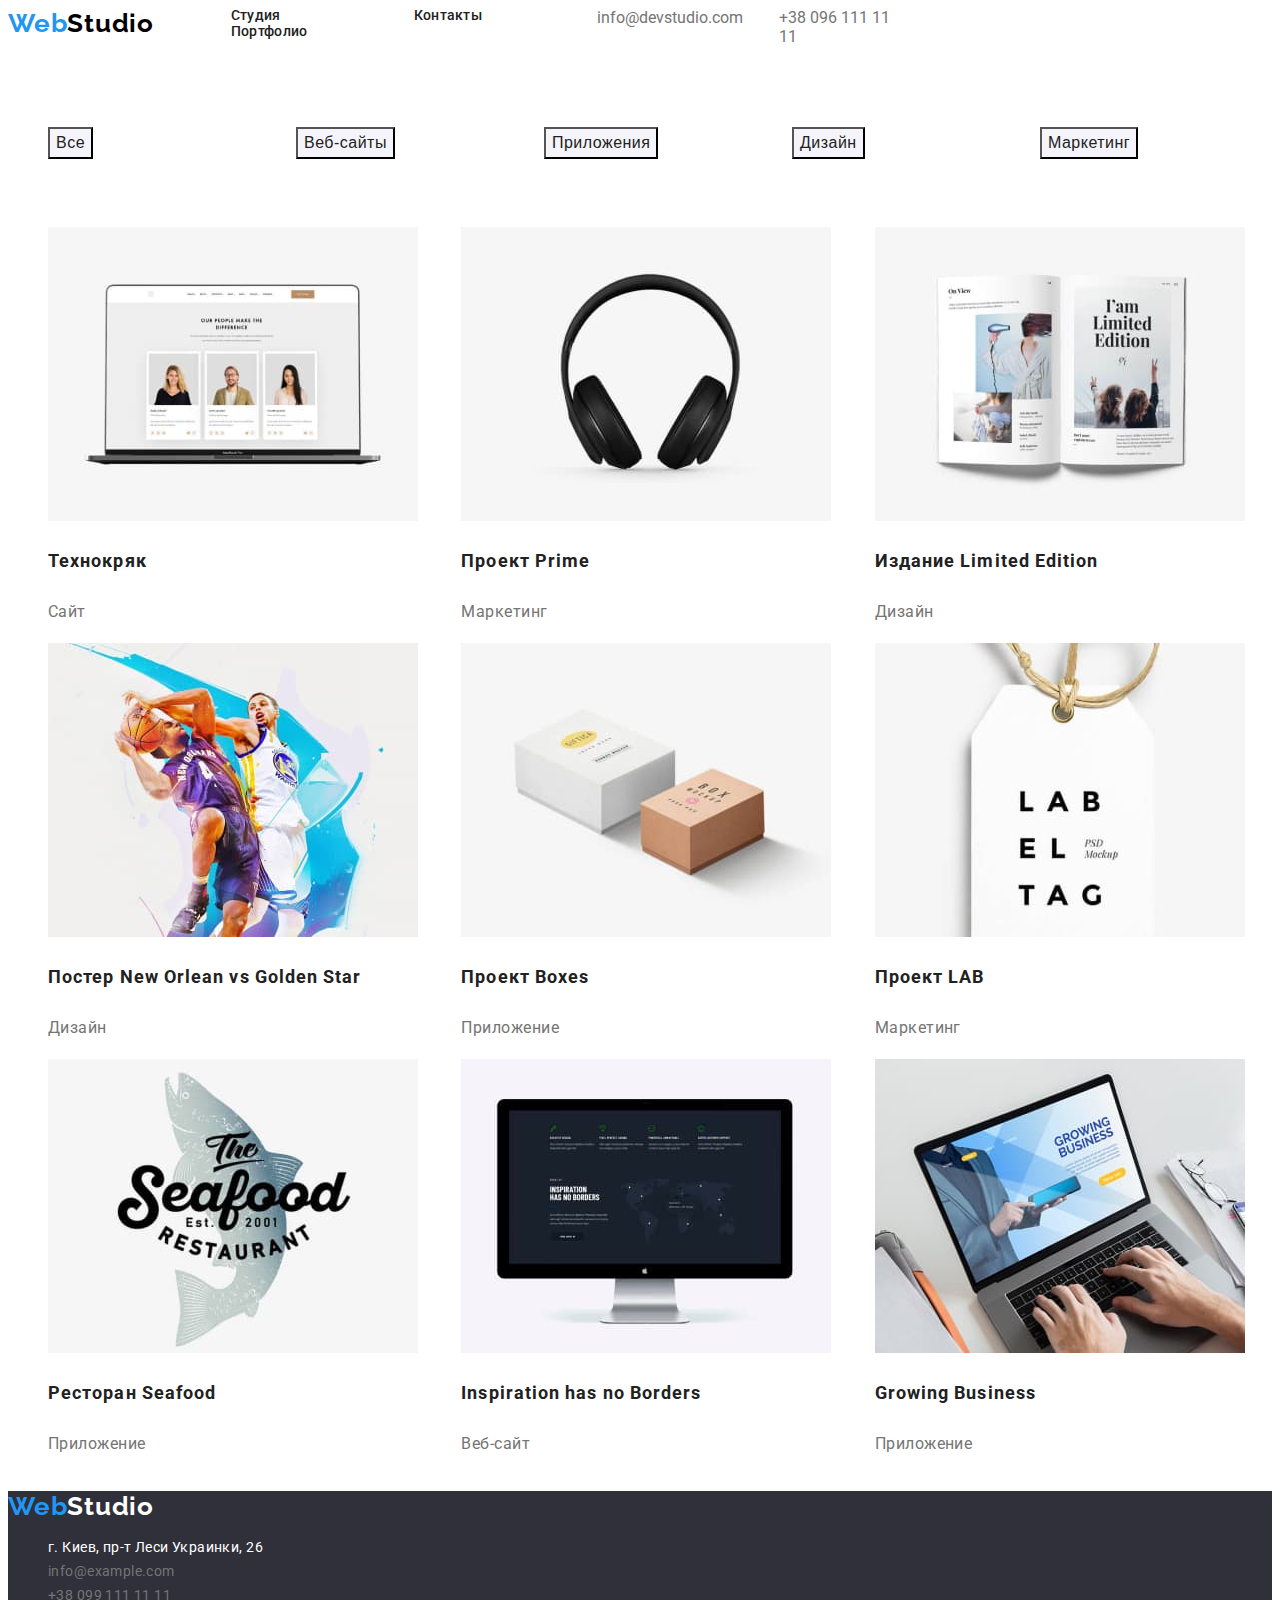
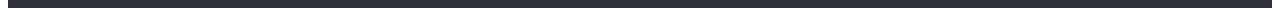
==== portfolio.html @ 1037e87e "summary" ====
<!DOCTYPE html>
<html lang="ru">
  <head>
    <meta charset="UTF-8" />
    <meta http-equiv="X-UA-Compatible" content="IE=edge" />
    <meta name="viewport" content="width=device-width, initial-scale=1.0" />
    <title>WebStudio</title>
    <link rel="preconnect" href="https://fonts.googleapis.com" />
    <link rel="preconnect" href="https://fonts.gstatic.com" crossorigin />
    <link
      href="https://fonts.googleapis.com/css2?family=Raleway:wght@700&family=Roboto:wght@400;500;700;900&display=swap"
      rel="stylesheet"
    />
    <link rel="stylesheet" href="./css/styles.css" />
  </head>
    <header class="header">
      <nav class="header-nav">
        <a class="logo link" href="./index.html"
          >Web<span class="dark-logo">Studio</span></a
        >
        <ul class="menu list">
          <li class="menu-item">
            <a class="menu-link link" href="./index.html">Студия</a>
          </li>
          <li class="menu-item">
            <a class="menu-link link" href="./portfolio.html">Портфолио</a>
          </li>
          <li class="menu-item">
            <a class="menu-link link" href="#">Контакты</a>
          </li>
        </ul>
      </nav>
      <ul class="contact list">
        <li class="contact-item">
          <a class="contact-link link" href="mailto:info@devstudio.com"
            >info@devstudio.com</a
          >
        </li>
        <li class="contact-item">
          <a class="contact-link link" href="tel:0961111111"
            >+38 096 111 11 11</a
          >
        </li>
      </ul>
    </header>
<main>
  <section class="menu-section">
    <div>
      <h1 class="portfolio">Наши роботы</h1>
      <ul class=" menu-nav list">
        <li ><button type="button" class="button">Все</button></li>
        <li ><button type="button" class="button">Веб-сайты</button></li>
        <li ><button type="button" class="button">Приложения</button></li>
        <li><button type="button" class="button">Дизайн</button></li>
        <li><button type="button" class="button">Маркетинг</button></li>
      </ul>
    </div>
  </section>
  <section class="our-projects">
    <div>
      <h2 class="our-projects">Наши проекты</h2>
      <ul class=" projects list">
      <li> <a class="link" href="#">
                <img src="images/projects/project1.jpg" alt="project1" width="370" height="294" />
                <h3 class="project-name">Технокряк</h3>
                <p class="project-type">Сайт</p>
      </a>
      </li>
      <li> <a class="link" href="#">
        <img src="images/projects/project2.jpg" 
        alt="project2" 
        width="370" 
        height="294"
         />
      <h3 class="project-name">Постер <span lang="en">New Orlean vs Golden Star</span></h3>
      <p class="project-type">Дизайн</p>
      </a>
    </li>
      <li><a class="link" href="#">
        <img src="images/projects/project3.jpg" 
        alt="project1"
        width="370"
         height="294" />
      <h3 class="project-name">Ресторан <span lang="en">Seafood</span></h3>
      <p class="project-type">Приложение</p>
      </a>
    </li>
      <li><a class="link" href="#">
        <img src="images/projects/project4.jpg" 
        alt="project1" 
        width="370" 
        height="294" />
      <h3 class="project-name">Проект <span lang="en">Prime</span></h3>
      <p class="project-type">Маркетинг</p>
      </a>
    </li>
      <li> <a class="link" href="#">
        <img src="images/projects/project5.jpg" 
        alt="project1" 
        width="370"
         height="294" />
      <h3 class="project-name">Проект <span lang="en">Boxes</span></h3>
      <p class="project-type">Приложение</p>
      </a>
    </li>
      <li><a class="link" href="#">
        <img src="images/projects/project6.jpg" 
        alt="project1"
         width="370"
          height="294" />
      <h3 class="project-name"><span lang="en">Inspiration has no Borders</span></h3>
      <p class="project-type">Веб-сайт</p>
      </a>
    </li>
      <li><a class="link" href="#">
        <img src="images/projects/project7.jpg" 
        alt="project1"
         width="370" 
         height="294" />
      <h3 class="project-name">Издание <span lang="en">Limited Edition</span></h3>
      <p class="project-type">Дизайн</p>
      </a>
    </li>
      <li><a class="link" href="#">
        <img src="images/projects/project8.jpg" 
        alt="project1" 
        width="370"
         height="294" />
      <h3 class="project-name">Проект <span lang="en">LAB</span></h3>
      <p class="project-type">Маркетинг</p>
      </a>
    </li>
      <li><a class="link" href="#">
        <img src="images/projects/project9.jpg"
         alt="project1"
          width="370"
           height="294" />
      <h3 class="project-name"><span lang="en">Growing Business</span></h3>
      <p class="project-type">Приложение</p>
      </a>
    </li>
    </ul>
    </div>
  </section>
    </main>
    <footer class="footer">
      <a class="logo link" href="./index.html"
        >Web<span class="light-logo">Studio</span></a
      >
      <ul class="footer-list list">
        <li>
          <a
            class="contact-link adress link"
            href="https://bit.ly/3pXMvUd"
            target="_blank"
            rel="noopener noreferrer"
          >
            г. Киев, пр-т Леси Украинки, 26
          </a>
        </li>
        <li>
          <a class="contact-link link" href="mailto:info@example.com"
            >info@example.com</a
          >
        </li>
        <li>
          <a class="contact-link link" href="tel:0991111111"
            >+38 099 111 11 11</a
          >
        </li>
      </ul>
    </footer>
  </body>
</html>
---- css/styles.css ----
:root {
  --main-font: "Roboto", sans-serif;
  --logo-font: "Raleway", sans-serif;
  --nav-color: #212121;
  --text-color: #757575;
  --hover-color: #2196f3;
  --light-color: #fff;
  --background-color: #2f303a;
}
  
body {
  font-family: var(--main-font);
  font-style: normal;
}
.list {
  list-style: none;
}
.link {
  text-decoration: none;
}

.logo {
  font-family: var(--logo-font);
  font-weight: 700;
  font-size: 26px;
  line-height: 1.19;
  letter-spacing: 0.03em;
  color: var(--hover-color);
}
.dark-logo {
  color: #000;
}
.light-logo {
  color: var(--light-color);
}
.header {
  columns: 7;
}
.menu {
  font-weight: 500;
  font-size: 14px;
  line-height: 1.14;
  letter-spacing: 0.02em;
}
.menu-link {
  color: var(--nav-color);
}
.contact-link {
  color: var(--text-color);
}
.menu-link:hover,
.menu-link:focus,
.contact-link:hover,
.contact-link:focus {
  color: var(--hover-color);
}
.hero {
  background-color: var(--background-color);
}
.hero-title {
  font-weight: 900;
  font-size: 44px;
  line-height: 1.36;
  text-align: center;
  letter-spacing: 0.06em;
  text-transform: uppercase;
  color: var(--light-color);
}
.hero-btn {
  font-weight: 700;
  font-size: 16px;
  line-height: 1.87;
  color: var(--light-color);
  background-color: var(--hover-color);
  text-transform: none;
  cursor: pointer;
}
.features {
  color: var(--text-color);
  columns: 4;
  font-weight: 400;
  font-size: 14px;
  line-height: 1.71;
  letter-spacing: 0.03em;
}
.our-features {
  color: var(--nav-color);
  font-weight: 700;
  font-size: 14px;
  line-height: 1.14;
  letter-spacing: 0.03em;
  text-transform: uppercase;
}
.mission,
.our-team {
  font-weight: 700;
  font-size: 36px;
  line-height: 1.16;
  text-align: center;
  letter-spacing: 0.03em;
  color: var(--nav-color);
}
.mission-list {
  columns: 3;
  text-align: center;
}
.team-list {
  columns: 4;
  text-align: center;
}
.team {
  font-weight: 500;
  font-size: 16px;
  line-height: 1.18;
  letter-spacing: 0.03em;
}
.team-person {
  color: var(--nav-color);
  text-align: center;
}
.person-work {
  color: var(--text-color);
  text-align: center;
}
.footer {
  background-color: var(--background-color);
}
.footer-list {
  font-size: 14px;
  line-height: 1.71;
  letter-spacing: 0.03em;
  color: rgba(255, 255, 255, 0.6);
}
.adress {
  color: var(--light-color);
}
/* styles for portfolio */
.menu-section {
}
.menu-nav {
  columns: 5;
}
.button {
  font-weight: 500;
  font-size: 16px;
  line-height: 1.62;
  text-align: center;
  letter-spacing: 0.03em;
  color: var(--nav-color);
  cursor: pointer;
  background-color: #f5f4fa;
}
.button:hover,
.button:focus {
  color: var(--light-color);
  background-color: var(--hover-color);
}
.portfolio {
  color: var(--light-color);
}
.projects{
  columns: 3;
}
.our-projects{
  color: var(--light-color);
}
.project-name {
  font-weight: 700;
  font-size: 18px;
  line-height: 2;
  letter-spacing: 0.06em;
  color: var(--nav-color);
}
.project-type {
  font-weight: 400;
  font-size: 16px;
  line-height: 1.88;
  letter-spacing: 0.03em;
  color: var(--text-color);
}
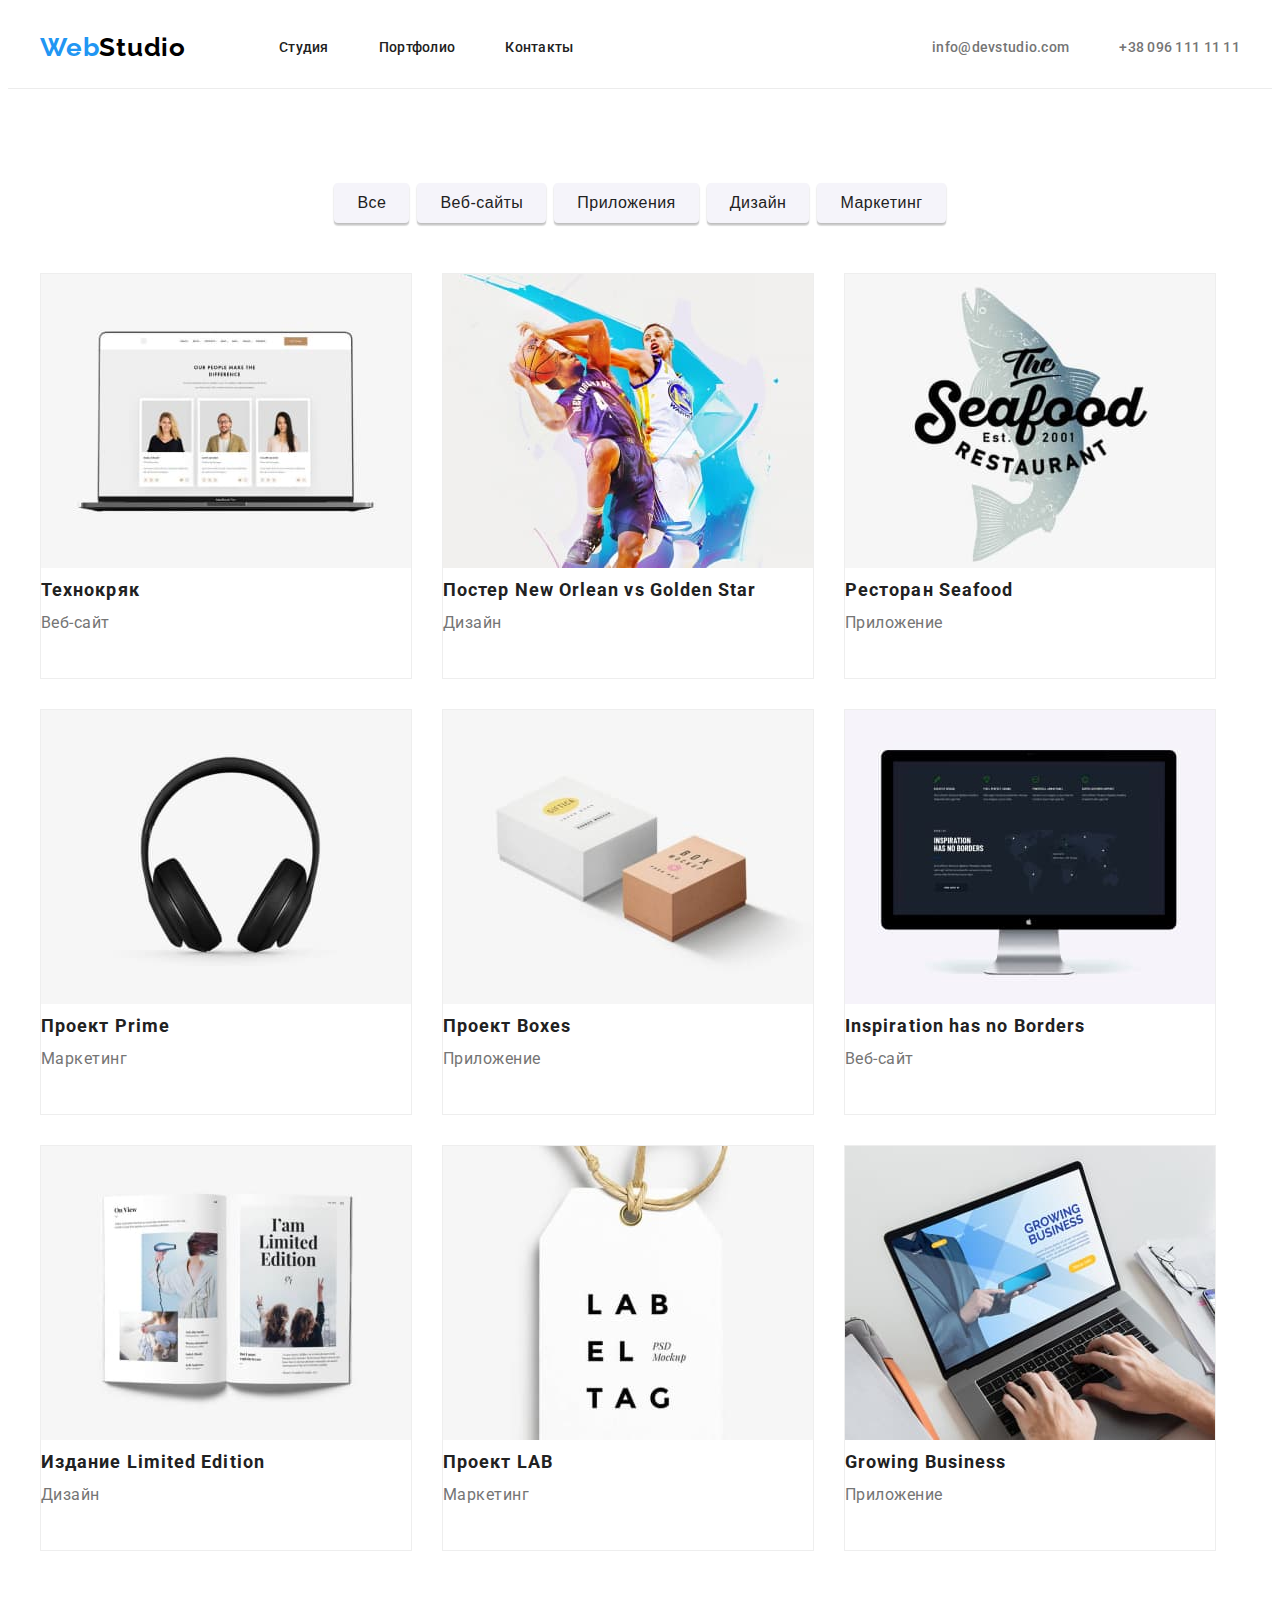
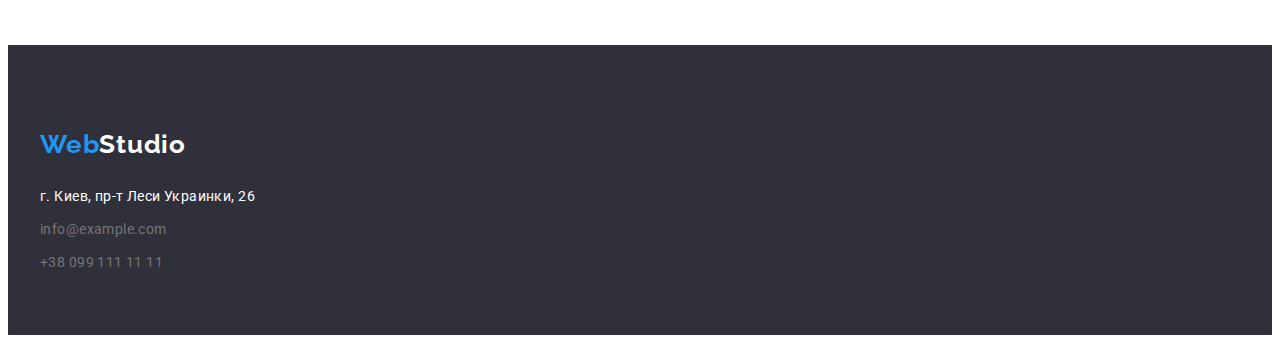
==== commit e8eab8a2: "summary" ====
--- a/portfolio.html
+++ b/portfolio.html
@@ -11,62 +11,62 @@
       href="https://fonts.googleapis.com/css2?family=Raleway:wght@700&family=Roboto:wght@400;500;700;900&display=swap"
       rel="stylesheet"
     />
+        <link rel="stylesheet" href="https://cdnjs.cloudflare.com/ajax/libs/modern-normalize/1.1.0/modern-normalize.min.css"
+          integrity="sha512-wpPYUAdjBVSE4KJnH1VR1HeZfpl1ub8YT/NKx4PuQ5NmX2tKuGu6U/JRp5y+Y8XG2tV+wKQpNHVUX03MfMFn9Q=="
+          crossorigin="anonymous" referrerpolicy="no-referrer" />
+
     <link rel="stylesheet" href="./css/styles.css" />
   </head>
     <header class="header">
-      <nav class="header-nav">
-        <a class="logo link" href="./index.html"
-          >Web<span class="dark-logo">Studio</span></a
-        >
-        <ul class="menu list">
-          <li class="menu-item">
-            <a class="menu-link link" href="./index.html">Студия</a>
+<div class="container head-container">
+        <a class="logo link" href="./index.html">Web<span class="dark-logo">Studio</span></a>
+        <nav class="header-nav">
+          <ul class="menu list">
+            <li class="menu-item">
+              <a class="menu-link link" href="./index.html">Студия</a>
+            </li>
+            <li class="menu-item">
+              <a class="menu-link link" href="./portfolio.html">Портфолио</a>
+            </li>
+            <li class="menu-item">
+              <a class="menu-link link" href="#">Контакты</a>
+            </li>
+          </ul>
+        </nav>
+        <ul class="contact list">
+          <li class="contact-item">
+            <a class="contact-link link" href="mailto:info@devstudio.com">info@devstudio.com</a>
           </li>
-          <li class="menu-item">
-            <a class="menu-link link" href="./portfolio.html">Портфолио</a>
-          </li>
-          <li class="menu-item">
-            <a class="menu-link link" href="#">Контакты</a>
+          <li class="contact-item">
+            <a class="contact-link link" href="tel:0961111111">+38 096 111 11 11</a>
           </li>
         </ul>
-      </nav>
-      <ul class="contact list">
-        <li class="contact-item">
-          <a class="contact-link link" href="mailto:info@devstudio.com"
-            >info@devstudio.com</a
-          >
-        </li>
-        <li class="contact-item">
-          <a class="contact-link link" href="tel:0961111111"
-            >+38 096 111 11 11</a
-          >
-        </li>
-      </ul>
+</div>
     </header>
 <main>
-  <section class="menu-section">
-    <div>
-      <h1 class="portfolio">Наши роботы</h1>
+  <section class=" section menu-section">
+    <div class="container">
+      <h1 class="portfolio visually-hidden ">Наши роботы</h1>
       <ul class=" menu-nav list">
-        <li ><button type="button" class="button">Все</button></li>
-        <li ><button type="button" class="button">Веб-сайты</button></li>
-        <li ><button type="button" class="button">Приложения</button></li>
-        <li><button type="button" class="button">Дизайн</button></li>
-        <li><button type="button" class="button">Маркетинг</button></li>
+        <li class="button-item" ><button type="button" class="button">Все</button></li>
+        <li class="button-item" ><button type="button" class="button">Веб-сайты</button></li>
+        <li class="button-item" ><button type="button" class="button">Приложения</button></li>
+        <li class="button-item"><button type="button" class="button">Дизайн</button></li>
+        <li class="button-item"><button type="button" class="button">Маркетинг</button></li>
       </ul>
     </div>
   </section>
-  <section class="our-projects">
-    <div>
-      <h2 class="our-projects">Наши проекты</h2>
+  <section class=" section our-projects">
+    <div class="container">
+      <h2 class="our-projects visually-hidden">Наши проекты</h2>
       <ul class=" projects list">
-      <li> <a class="link" href="#">
+      <li class="projects-item"> <a class="link" href="#">
                 <img src="images/projects/project1.jpg" alt="project1" width="370" height="294" />
                 <h3 class="project-name">Технокряк</h3>
-                <p class="project-type">Сайт</p>
+                <p class="project-type">Веб-сайт</p>
       </a>
       </li>
-      <li> <a class="link" href="#">
+      <li class="projects-item"> <a class="link" href="#">
         <img src="images/projects/project2.jpg" 
         alt="project2" 
         width="370" 
@@ -76,7 +76,7 @@
       <p class="project-type">Дизайн</p>
       </a>
     </li>
-      <li><a class="link" href="#">
+      <li class="projects-item"><a class="link" href="#">
         <img src="images/projects/project3.jpg" 
         alt="project1"
         width="370"
@@ -85,7 +85,7 @@
       <p class="project-type">Приложение</p>
       </a>
     </li>
-      <li><a class="link" href="#">
+      <li class="projects-item"><a class="link" href="#">
         <img src="images/projects/project4.jpg" 
         alt="project1" 
         width="370" 
@@ -94,7 +94,7 @@
       <p class="project-type">Маркетинг</p>
       </a>
     </li>
-      <li> <a class="link" href="#">
+      <li class="projects-item"> <a class="link" href="#">
         <img src="images/projects/project5.jpg" 
         alt="project1" 
         width="370"
@@ -103,7 +103,7 @@
       <p class="project-type">Приложение</p>
       </a>
     </li>
-      <li><a class="link" href="#">
+      <li class="projects-item"><a class="link" href="#">
         <img src="images/projects/project6.jpg" 
         alt="project1"
          width="370"
@@ -112,7 +112,7 @@
       <p class="project-type">Веб-сайт</p>
       </a>
     </li>
-      <li><a class="link" href="#">
+      <li class="projects-item"><a class="link" href="#">
         <img src="images/projects/project7.jpg" 
         alt="project1"
          width="370" 
@@ -121,7 +121,7 @@
       <p class="project-type">Дизайн</p>
       </a>
     </li>
-      <li><a class="link" href="#">
+      <li class="projects-item"><a class="link" href="#">
         <img src="images/projects/project8.jpg" 
         alt="project1" 
         width="370"
@@ -130,7 +130,7 @@
       <p class="project-type">Маркетинг</p>
       </a>
     </li>
-      <li><a class="link" href="#">
+      <li class="projects-item"><a class="link" href="#">
         <img src="images/projects/project9.jpg"
          alt="project1"
           width="370"
@@ -144,31 +144,22 @@
   </section>
     </main>
     <footer class="footer">
-      <a class="logo link" href="./index.html"
-        >Web<span class="light-logo">Studio</span></a
-      >
-      <ul class="footer-list list">
-        <li>
-          <a
-            class="contact-link adress link"
-            href="https://bit.ly/3pXMvUd"
-            target="_blank"
-            rel="noopener noreferrer"
-          >
-            г. Киев, пр-т Леси Украинки, 26
-          </a>
-        </li>
-        <li>
-          <a class="contact-link link" href="mailto:info@example.com"
-            >info@example.com</a
-          >
-        </li>
-        <li>
-          <a class="contact-link link" href="tel:0991111111"
-            >+38 099 111 11 11</a
-          >
-        </li>
-      </ul>
+      <div class="container">
+        <a class="logo  link" href="./index.html">Web<span class="light-logo">Studio</span></a>
+        <ul class="footer-list list">
+          <li class="item">
+            <a class="contact-link adress link" href="https://bit.ly/3pXMvUd" target="_blank" rel="noopener noreferrer">
+              г. Киев, пр-т Леси Украинки, 26
+            </a>
+          </li>
+          <li class="item">
+            <a class="contact-link link" href="mailto:info@example.com">info@example.com</a>
+          </li>
+          <li class="item">
+            <a class="contact-link link" href="tel:0991111111">+38 099 111 11 11</a>
+          </li>
+        </ul>
+      </div>
     </footer>
   </body>
 </html>
--- a/css/styles.css
+++ b/css/styles.css
@@ -7,25 +7,65 @@
   --light-color: #fff;
   --background-color: #2f303a;
 }
-  
+
 body {
   font-family: var(--main-font);
   font-style: normal;
 }
+h1,
+h2,
+h3,
+h4,
+h5,
+h6,
+ul,
+p {
+  margin: 0;
+  padding: 0;
+}
+.section {
+  padding-bottom: 94px;
+  padding-top: 94px;
+}
+header {
+  border-bottom: 1px solid #ececec;
+}
 .list {
   list-style: none;
+  padding: 0;
+  margin: 0;
 }
 .link {
   text-decoration: none;
 }
-
+.head-container {
+  display: flex;
+  align-content: center;
+}
+.container {
+  width: 1200px;
+  margin-left: auto;
+  margin-right: auto;
+  padding-left: 15px;
+  padding-right: 15px;
+  align-items: center;
+  /* box-sizing: border-box; */
+}
+
+.header-nav {
+  display: flex;
+}
 .logo {
+  display: block;
   font-family: var(--logo-font);
   font-weight: 700;
   font-size: 26px;
   line-height: 1.19;
   letter-spacing: 0.03em;
   color: var(--hover-color);
+  margin-right: 93px;
+  padding-top: 24px;
+  padding-bottom: 25px;
 }
 .dark-logo {
   color: #000;
@@ -33,17 +73,34 @@
 .light-logo {
   color: var(--light-color);
 }
-.header {
-  columns: 7;
-}
+
 .menu {
   font-weight: 500;
   font-size: 14px;
   line-height: 1.14;
   letter-spacing: 0.02em;
+  display: flex;
+  padding-top: 32px;
+  padding-bottom: 32px;
+}
+.menu-item:not(:last-child) {
+  margin-right: 50px;
 }
 .menu-link {
   color: var(--nav-color);
+}
+.contact {
+  display: flex;
+  margin-left: auto;
+  font-weight: 500;
+  font-size: 14px;
+  line-height: 1.14;
+  letter-spacing: 0.02em;
+  padding-top: 32px;
+  padding-bottom: 32px;
+}
+.contact-item:not(:last-child) {
+  margin-right: 50px;
 }
 .contact-link {
   color: var(--text-color);
@@ -56,32 +113,56 @@
 }
 .hero {
   background-color: var(--background-color);
+  text-align: center;
+  padding-top:0;
+  padding-bottom: 0;
+}
+.hero-container {
+  display: block;
 }
 .hero-title {
+  text-align: center;
+  padding-top: 200px;
+  padding-bottom: 30px;
   font-weight: 900;
   font-size: 44px;
   line-height: 1.36;
-  text-align: center;
   letter-spacing: 0.06em;
   text-transform: uppercase;
   color: var(--light-color);
+  /* width: 700px; */
 }
 .hero-btn {
+  padding: 10px 32px;
+  margin-bottom: 200px;
+  display: inline-block;
   font-weight: 700;
   font-size: 16px;
   line-height: 1.87;
   color: var(--light-color);
   background-color: var(--hover-color);
-  text-transform: none;
-  cursor: pointer;
+  text-decoration: none;
+  box-shadow: 0px 4px 4px rgba(0, 0, 0, 0.15);
+  border-radius: 4px;
+  border: 1px solid transparent;
 }
 .features {
+  padding-bottom: 0;
+}
+.idea-features {
   color: var(--text-color);
-  columns: 4;
   font-weight: 400;
   font-size: 14px;
   line-height: 1.71;
   letter-spacing: 0.03em;
+  
+}
+
+.features-menu {
+  display: flex;
+}
+.features-item:not(:last-child) {
+  margin-right: 30px;
 }
 .our-features {
   color: var(--nav-color);
@@ -90,6 +171,10 @@
   line-height: 1.14;
   letter-spacing: 0.03em;
   text-transform: uppercase;
+  margin-bottom: 10px;
+}
+.our-mission-container {
+  align-items: center;
 }
 .mission,
 .our-team {
@@ -99,31 +184,57 @@
   text-align: center;
   letter-spacing: 0.03em;
   color: var(--nav-color);
-}
+  margin-bottom: 50px;
+}
+
 .mission-list {
-  columns: 3;
-  text-align: center;
-}
+  display: flex;
+  padding: 0;
+}
+
+.mission-item:not(:last-child) {
+  display: flex;
+  margin-right: 30px;
+}
+.personal {
+  background-color: #f5f4fa;
+}
+
 .team-list {
-  columns: 4;
-  text-align: center;
+  display: flex;
+  padding: 0;
 }
 .team {
+  display: block;
+  width: 270px;
+  height: 360px;
+  background: #ffffff;
+  box-shadow: 0px 1px 3px rgba(0, 0, 0, 0.12), 0px 1px 1px rgba(0, 0, 0, 0.14),
+    0px 2px 1px rgba(0, 0, 0, 0.2);
+  border-radius: 0px 0px 4px 4px;
+}
+.team:not(:last-child) {
+  margin-right: 30px;
+}
+.team-person {
+  margin-top: 30px;
+  color: var(--nav-color);
+  text-align: center;
   font-weight: 500;
   font-size: 16px;
   line-height: 1.18;
   letter-spacing: 0.03em;
 }
-.team-person {
-  color: var(--nav-color);
-  text-align: center;
-}
 .person-work {
+  margin-top: 10px;
+  margin-bottom: 30px;
   color: var(--text-color);
   text-align: center;
 }
 .footer {
   background-color: var(--background-color);
+  padding-top: 60px;
+  padding-bottom: 60px;
 }
 .footer-list {
   font-size: 14px;
@@ -131,16 +242,33 @@
   letter-spacing: 0.03em;
   color: rgba(255, 255, 255, 0.6);
 }
+.item:not(:last-child) {
+  margin-bottom: 9px;
+}
 .adress {
   color: var(--light-color);
 }
 /* styles for portfolio */
-.menu-section {
+.menu-section{
+padding-bottom: 0;
+}
+.visually-hidden {
+  clip: rect(0 0 0 0);
+  clip-path: inset(50%);
+  height: 1px;
+  overflow: hidden;
+  position: absolute;
+  white-space: nowrap;
+  width: 1px;
 }
 .menu-nav {
-  columns: 5;
+  display: flex;
+  align-items: center;
+  justify-content: center;
+  padding-bottom:50px;
 }
 .button {
+  padding: 6px 22px;
   font-weight: 500;
   font-size: 16px;
   line-height: 1.62;
@@ -149,20 +277,35 @@
   color: var(--nav-color);
   cursor: pointer;
   background-color: #f5f4fa;
+  border-radius: 4px;
+  border: 1px solid transparent;
+  box-shadow: 0px 3px 1px rgba(0, 0, 0, 0.1), 0px 1px 2px rgba(0, 0, 0, 0.08),
+    0px 2px 2px rgba(0, 0, 0, 0.12);
+}
+.button-item:not(:last-child) {
+  margin-right: 8px;
 }
 .button:hover,
 .button:focus {
   color: var(--light-color);
   background-color: var(--hover-color);
 }
-.portfolio {
-  color: var(--light-color);
-}
-.projects{
-  columns: 3;
-}
-.our-projects{
-  color: var(--light-color);
+.our-projects
+{padding-top: 0;}
+.projects {
+  display: flex;
+  flex-wrap: wrap;
+  margin-left: -30px;
+  margin-top: -30px;
+}
+
+.projects-item {
+  margin-top: 30px;
+  margin-left: 30px;
+  width: 370px;
+  height: 404px;
+  background: #ffffff;
+  border: 1px solid #eeeeee;
 }
 .project-name {
   font-weight: 700;
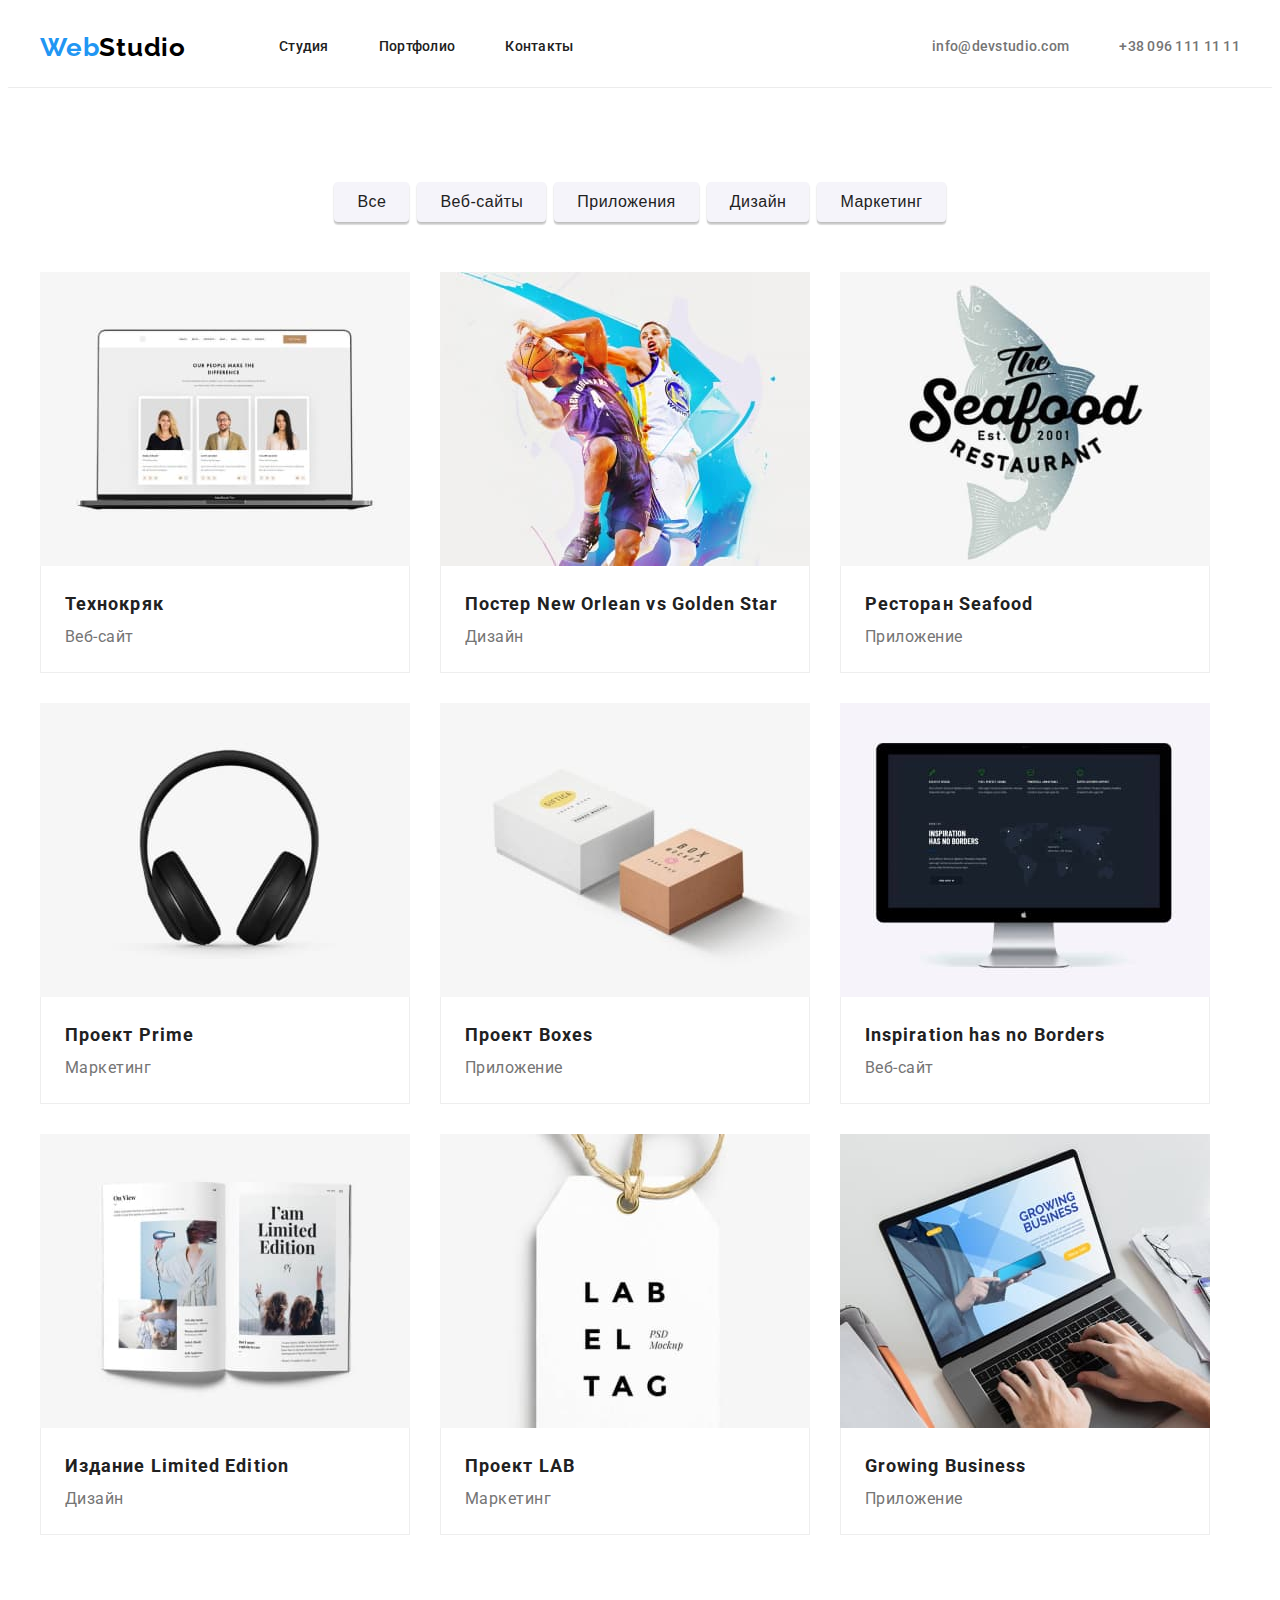
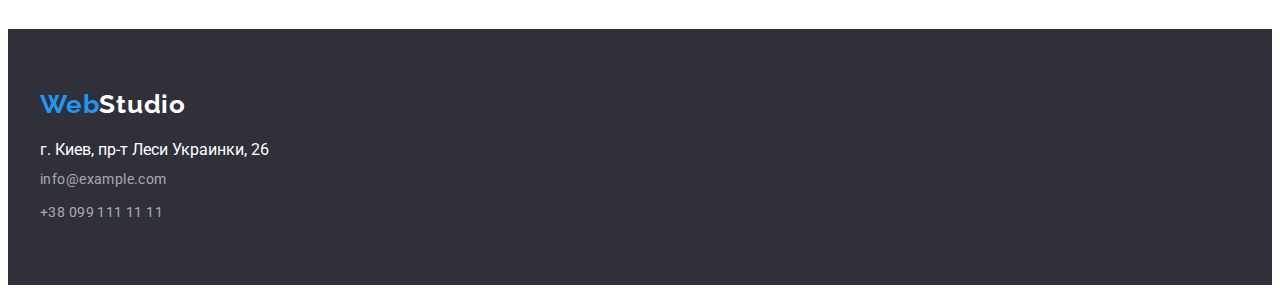
==== commit d8555c57: "summary" ====
--- a/portfolio.html
+++ b/portfolio.html
@@ -18,7 +18,7 @@
     <link rel="stylesheet" href="./css/styles.css" />
   </head>
     <header class="header">
-<div class="container head-container">
+     <div class="container head-container">
         <a class="logo link" href="./index.html">Web<span class="dark-logo">Studio</span></a>
         <nav class="header-nav">
           <ul class="menu list">
@@ -55,15 +55,19 @@
         <li class="button-item"><button type="button" class="button">Маркетинг</button></li>
       </ul>
     </div>
-  </section>
-  <section class=" section our-projects">
+ 
     <div class="container">
       <h2 class="our-projects visually-hidden">Наши проекты</h2>
       <ul class=" projects list">
       <li class="projects-item"> <a class="link" href="#">
-                <img src="images/projects/project1.jpg" alt="project1" width="370" height="294" />
-                <h3 class="project-name">Технокряк</h3>
-                <p class="project-type">Веб-сайт</p>
+         <img src="images/projects/project1.jpg" 
+         alt="project1" 
+         width="370"
+         height="294" />
+         <div class="project-text">
+        <h3 class="project-name">Технокряк</h3>
+        <p class="project-type">Веб-сайт</p>
+        </div>
       </a>
       </li>
       <li class="projects-item"> <a class="link" href="#">
@@ -72,17 +76,21 @@
         width="370" 
         height="294"
          />
+        <div class="project-text">
       <h3 class="project-name">Постер <span lang="en">New Orlean vs Golden Star</span></h3>
       <p class="project-type">Дизайн</p>
+        </div>
       </a>
     </li>
       <li class="projects-item"><a class="link" href="#">
         <img src="images/projects/project3.jpg" 
         alt="project1"
         width="370"
-         height="294" />
+        height="294" />
+        <div class="project-text">
       <h3 class="project-name">Ресторан <span lang="en">Seafood</span></h3>
       <p class="project-type">Приложение</p>
+      </div>
       </a>
     </li>
       <li class="projects-item"><a class="link" href="#">
@@ -90,8 +98,10 @@
         alt="project1" 
         width="370" 
         height="294" />
+        <div class="project-text">
       <h3 class="project-name">Проект <span lang="en">Prime</span></h3>
       <p class="project-type">Маркетинг</p>
+      </div>
       </a>
     </li>
       <li class="projects-item"> <a class="link" href="#">
@@ -99,8 +109,10 @@
         alt="project1" 
         width="370"
          height="294" />
+        <div class="project-text">
       <h3 class="project-name">Проект <span lang="en">Boxes</span></h3>
       <p class="project-type">Приложение</p>
+      </div>
       </a>
     </li>
       <li class="projects-item"><a class="link" href="#">
@@ -108,8 +120,10 @@
         alt="project1"
          width="370"
           height="294" />
+          <div class="project-text">
       <h3 class="project-name"><span lang="en">Inspiration has no Borders</span></h3>
       <p class="project-type">Веб-сайт</p>
+      </div>
       </a>
     </li>
       <li class="projects-item"><a class="link" href="#">
@@ -117,8 +131,10 @@
         alt="project1"
          width="370" 
          height="294" />
+        <div class="project-text">
       <h3 class="project-name">Издание <span lang="en">Limited Edition</span></h3>
       <p class="project-type">Дизайн</p>
+        </div>
       </a>
     </li>
       <li class="projects-item"><a class="link" href="#">
@@ -126,8 +142,10 @@
         alt="project1" 
         width="370"
          height="294" />
+        <div class="project-text">
       <h3 class="project-name">Проект <span lang="en">LAB</span></h3>
       <p class="project-type">Маркетинг</p>
+        </div>
       </a>
     </li>
       <li class="projects-item"><a class="link" href="#">
@@ -135,8 +153,10 @@
          alt="project1"
           width="370"
            height="294" />
+          <div class="project-text">
       <h3 class="project-name"><span lang="en">Growing Business</span></h3>
       <p class="project-type">Приложение</p>
+          </div>
       </a>
     </li>
     </ul>
@@ -145,18 +165,18 @@
     </main>
     <footer class="footer">
       <div class="container">
-        <a class="logo  link" href="./index.html">Web<span class="light-logo">Studio</span></a>
-        <ul class="footer-list list">
+        <a class="logo-footer  link" href="./index.html">Web<span class="light-logo">Studio</span></a>
+        <ul class=" list">
           <li class="item">
             <a class="contact-link adress link" href="https://bit.ly/3pXMvUd" target="_blank" rel="noopener noreferrer">
               г. Киев, пр-т Леси Украинки, 26
             </a>
           </li>
           <li class="item">
-            <a class="contact-link link" href="mailto:info@example.com">info@example.com</a>
+            <a class="footer-list link" href="mailto:info@example.com">info@example.com</a>
           </li>
           <li class="item">
-            <a class="contact-link link" href="tel:0991111111">+38 099 111 11 11</a>
+            <a class=" footer-list link" href="tel:0991111111">+38 099 111 11 11</a>
           </li>
         </ul>
       </div>
--- a/css/styles.css
+++ b/css/styles.css
@@ -23,12 +23,19 @@
   margin: 0;
   padding: 0;
 }
+img {
+  display: block;
+  max-width: 100%;
+  height: auto;
+}
 .section {
   padding-bottom: 94px;
   padding-top: 94px;
 }
-header {
+.header {
   border-bottom: 1px solid #ececec;
+  padding-top: 24px;
+  padding-bottom: 24px;
 }
 .list {
   list-style: none;
@@ -64,8 +71,6 @@
   letter-spacing: 0.03em;
   color: var(--hover-color);
   margin-right: 93px;
-  padding-top: 24px;
-  padding-bottom: 25px;
 }
 .dark-logo {
   color: #000;
@@ -80,8 +85,6 @@
   line-height: 1.14;
   letter-spacing: 0.02em;
   display: flex;
-  padding-top: 32px;
-  padding-bottom: 32px;
 }
 .menu-item:not(:last-child) {
   margin-right: 50px;
@@ -96,8 +99,6 @@
   font-size: 14px;
   line-height: 1.14;
   letter-spacing: 0.02em;
-  padding-top: 32px;
-  padding-bottom: 32px;
 }
 .contact-item:not(:last-child) {
   margin-right: 50px;
@@ -114,16 +115,15 @@
 .hero {
   background-color: var(--background-color);
   text-align: center;
-  padding-top:0;
-  padding-bottom: 0;
+  padding-top:200px;
+  padding-bottom: 200px;
 }
 .hero-container {
   display: block;
 }
 .hero-title {
   text-align: center;
-  padding-top: 200px;
-  padding-bottom: 30px;
+  margin-bottom: 30px;
   font-weight: 900;
   font-size: 44px;
   line-height: 1.36;
@@ -134,7 +134,6 @@
 }
 .hero-btn {
   padding: 10px 32px;
-  margin-bottom: 200px;
   display: inline-block;
   font-weight: 700;
   font-size: 16px;
@@ -161,6 +160,9 @@
 .features-menu {
   display: flex;
 }
+.features-item {
+  width: 270px;
+}
 .features-item:not(:last-child) {
   margin-right: 30px;
 }
@@ -193,7 +195,6 @@
 }
 
 .mission-item:not(:last-child) {
-  display: flex;
   margin-right: 30px;
 }
 .personal {
@@ -205,9 +206,7 @@
   padding: 0;
 }
 .team {
-  display: block;
   width: 270px;
-  height: 360px;
   background: #ffffff;
   box-shadow: 0px 1px 3px rgba(0, 0, 0, 0.12), 0px 1px 1px rgba(0, 0, 0, 0.14),
     0px 2px 1px rgba(0, 0, 0, 0.2);
@@ -216,8 +215,11 @@
 .team:not(:last-child) {
   margin-right: 30px;
 }
+.person {
+  padding-top: 30px;
+  padding-bottom: 30px;
+}
 .team-person {
-  margin-top: 30px;
   color: var(--nav-color);
   text-align: center;
   font-weight: 500;
@@ -227,7 +229,6 @@
 }
 .person-work {
   margin-top: 10px;
-  margin-bottom: 30px;
   color: var(--text-color);
   text-align: center;
 }
@@ -236,6 +237,16 @@
   padding-top: 60px;
   padding-bottom: 60px;
 }
+.logo-footer {
+  display: block;
+  font-family: var(--logo-font);
+  font-weight: 700;
+  font-size: 26px;
+  line-height: 1.19;
+  letter-spacing: 0.03em;
+  color: var(--hover-color);
+  margin-bottom: 20px;
+}
 .footer-list {
   font-size: 14px;
   line-height: 1.71;
@@ -249,9 +260,6 @@
   color: var(--light-color);
 }
 /* styles for portfolio */
-.menu-section{
-padding-bottom: 0;
-}
 .visually-hidden {
   clip: rect(0 0 0 0);
   clip-path: inset(50%);
@@ -265,7 +273,7 @@
   display: flex;
   align-items: center;
   justify-content: center;
-  padding-bottom:50px;
+  margin-bottom:50px;
 }
 .button {
   padding: 6px 22px;
@@ -290,8 +298,6 @@
   color: var(--light-color);
   background-color: var(--hover-color);
 }
-.our-projects
-{padding-top: 0;}
 .projects {
   display: flex;
   flex-wrap: wrap;
@@ -303,9 +309,12 @@
   margin-top: 30px;
   margin-left: 30px;
   width: 370px;
-  height: 404px;
   background: #ffffff;
+}
+.project-text {
+  padding:20px 24px;
   border: 1px solid #eeeeee;
+  border-top: 0;
 }
 .project-name {
   font-weight: 700;
